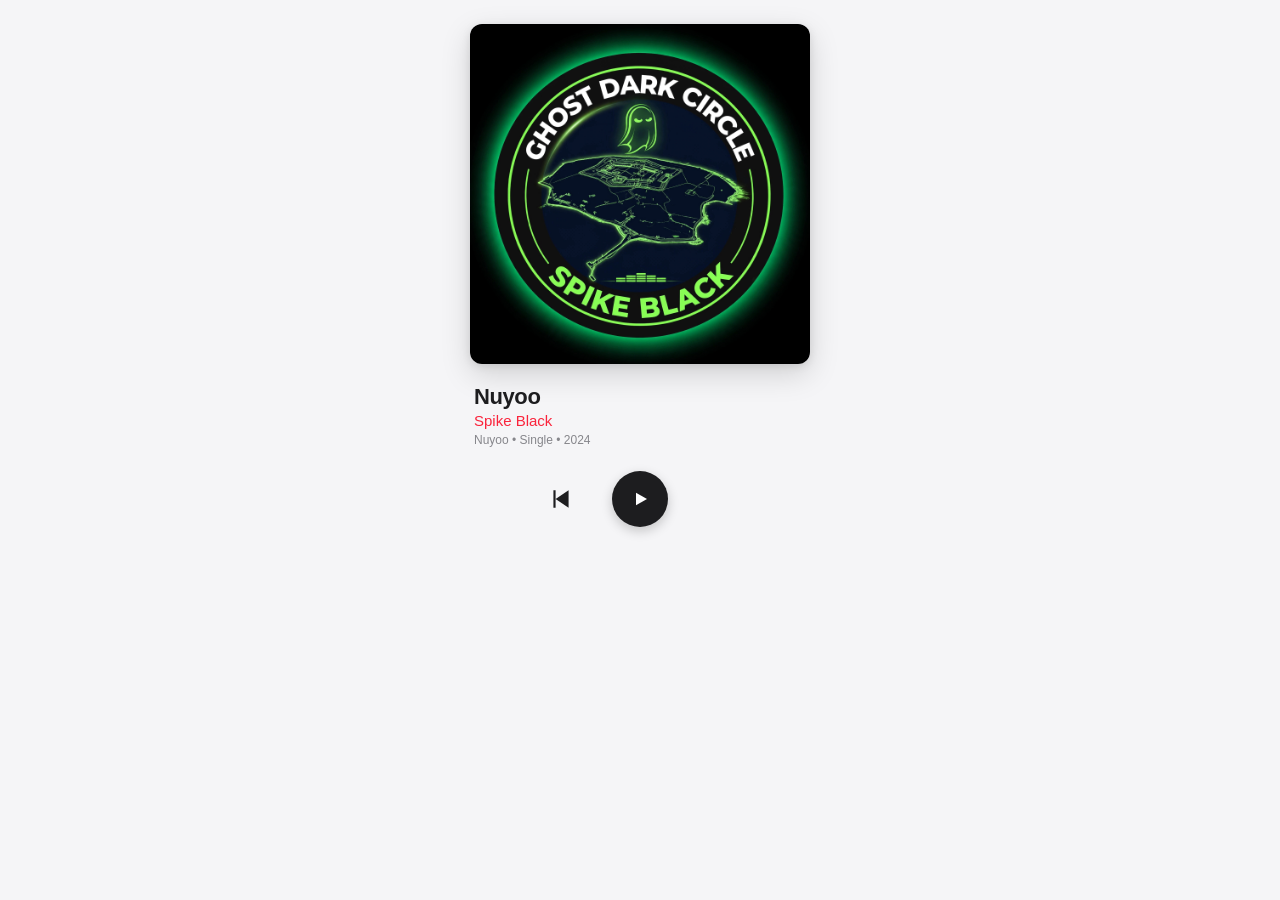
==== Nuyoo/index.html @ 593ecf98 "Actualizar index.html" ====
<!DOCTYPE html>
<html lang="es">
<head>
<meta charset="UTF-8">
<meta name="viewport" content="width=device-width, initial-scale=1">
<title>Nuyoo - Apple Style</title>
<style>
*{margin:0;padding:0;box-sizing:border-box}
body{background:#f5f5f7;color:#1d1d1f;font-family:-apple-system,BlinkMacSystemFont,"SF Pro Display",sans-serif;-webkit-font-smoothing:antialiased;padding-bottom:90px}
/* COVER ESTILO APPLE - FIJO */
.art{width:82%;max-width:340px;aspect-ratio:1/1;margin:24px auto 0;border-radius:12px;overflow:hidden;background:#fff;box-shadow:0 10px 30px rgba(0,0,0,.15),0 2px 8px rgba(0,0,0,.1);display:flex;align-items:center;justify-content:center}
.art img{width:100%;height:100%;object-fit:cover;display:block}

.tt{text-align:left;max-width:380px;margin:20px auto 0;padding:0 24px}
.tt h1{font-size:22px;font-weight:700;letter-spacing:-.4px;color:#1d1d1f}
.tt p{color:#fa243c;font-size:15px;font-weight:400;margin-top:2px}
.tt span{color:#86868b;font-size:12px;margin-top:4px;display:block;font-weight:400}

@keyframes left{from{opacity:0;transform:translateX(30px)}to{opacity:1;transform:translateX(0)}}
@keyframes right{from{opacity:0;transform:translateX(-30px)}to{opacity:1;transform:translateX(0)}}
.tt.slideL{animation:left.35s cubic-bezier(.2,.8,.2,1)}
.tt.slideR{animation:right.35s cubic-bezier(.2,.8,.2,1)}
.playlist.slideL{animation:left.35s cubic-bezier(.2,.8,.2,1)}
.playlist.slideR{animation:right.35s cubic-bezier(.2,.8,.2,1)}

.ctrl{max-width:380px;margin:24px auto 0;display:flex;justify-content:center;align-items:center;gap:38px;padding:0 24px}
.ctrl button{background:none;border:none;cursor:pointer;display:flex;align-items:center;justify-content:center}
.ic{width:26px;height:26px;fill:#1d1d1f}
.play{width:56px;height:56px;background:#1d1d1f!important;border-radius:50%;box-shadow:0 4px 12px rgba(0,0,0,.2)}

.barW{max-width:380px;margin:20px auto 0;padding:0 24px}
.bar{height:3px;background:#e5e5ea;border-radius:10px;cursor:pointer}
.fill{height:100%;background:#1d1d1f;width:0%;border-radius:10px}
.time{display:flex;justify-content:space-between;font-size:10px;color:#86868b;margin-top:8px;font-weight:500;letter-spacing:.3px}

.playlist{max-width:380px;margin:28px auto 0;padding:0 24px}
.playlist-title{font-size:13px;font-weight:600;color:#1d1d1f;margin-bottom:12px}
.song-item{background:#fff;border-radius:10px;padding:12px 14px;margin-bottom:8px;cursor:pointer;display:flex;justify-content:space-between;align-items:center;font-size:13px;color:#1d1d1f;box-shadow:0 1px 3px rgba(0,0,0,.06);border:1px solid transparent;transition:.2s}
.song-item.active{background:#1d1d1f;color:#fff}
.song-item span:last-child{font-size:11px;opacity:.6}
</style>
</head>
<body>
<audio id="rola" preload="auto"></audio>

<div class="art" id="artLogo"><img src="nuyoo.gif" onerror="this.src='nuyoo.GIF'"></div>

<div class="tt" id="ttContainer"><h1 id="songTitle">Nuyoo</h1><p id="songArtist">Spike Black</p><span id="songInfo">Nuyoo • Single • 2024</span></div>

<div class="ctrl">
<button id="backBtn"><svg class="ic" viewBox="0 0 24 24"><path d="M7 12L19 4v16L7 12zM5 4h2v16H5z"/></svg></button>
<button class="play" id="playBtn"><svg id="ico" width="24" height="24" viewBox="0 0 24 24"><path fill="#fff" d="M8 5.8v12.4L19 12z"/></svg></button>
<button id="nextBtn"><svg class="ic" viewBox="0 0 24 24"><path d="M5 12l12-8v16L5 12zM19 4h2v16h
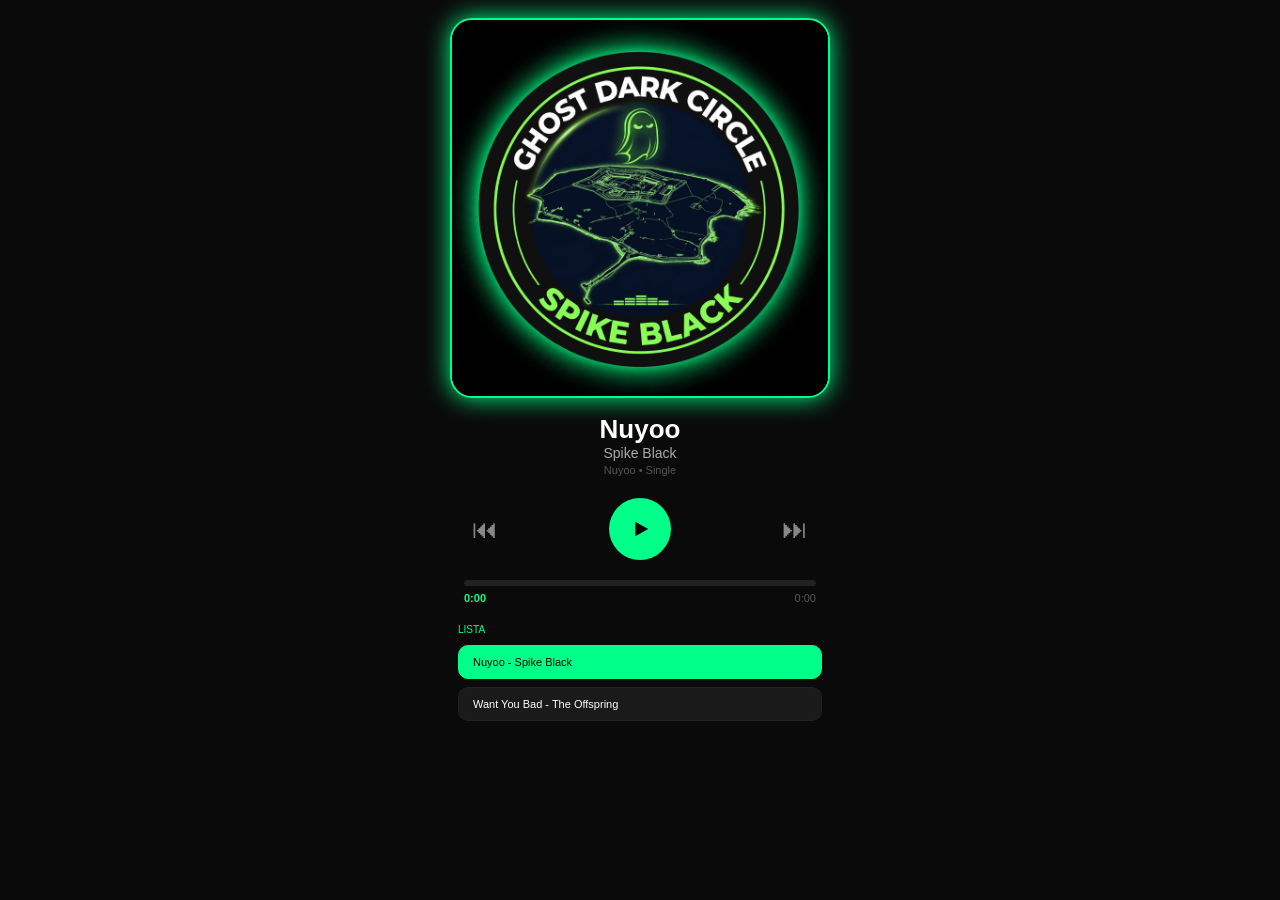
==== commit 570700c0: "Actualizar index.html" ====
--- a/Nuyoo/index.html
+++ b/Nuyoo/index.html
@@ -3,51 +3,116 @@
 <head>
 <meta charset="UTF-8">
 <meta name="viewport" content="width=device-width, initial-scale=1">
-<title>Nuyoo - Apple Style</title>
+<title>Nuyoo - Spike Black</title>
 <style>
 *{margin:0;padding:0;box-sizing:border-box}
-body{background:#f5f5f7;color:#1d1d1f;font-family:-apple-system,BlinkMacSystemFont,"SF Pro Display",sans-serif;-webkit-font-smoothing:antialiased;padding-bottom:90px}
-/* COVER ESTILO APPLE - FIJO */
-.art{width:82%;max-width:340px;aspect-ratio:1/1;margin:24px auto 0;border-radius:12px;overflow:hidden;background:#fff;box-shadow:0 10px 30px rgba(0,0,0,.15),0 2px 8px rgba(0,0,0,.1);display:flex;align-items:center;justify-content:center}
-.art img{width:100%;height:100%;object-fit:cover;display:block}
-
-.tt{text-align:left;max-width:380px;margin:20px auto 0;padding:0 24px}
-.tt h1{font-size:22px;font-weight:700;letter-spacing:-.4px;color:#1d1d1f}
-.tt p{color:#fa243c;font-size:15px;font-weight:400;margin-top:2px}
-.tt span{color:#86868b;font-size:12px;margin-top:4px;display:block;font-weight:400}
-
-@keyframes left{from{opacity:0;transform:translateX(30px)}to{opacity:1;transform:translateX(0)}}
-@keyframes right{from{opacity:0;transform:translateX(-30px)}to{opacity:1;transform:translateX(0)}}
-.tt.slideL{animation:left.35s cubic-bezier(.2,.8,.2,1)}
-.tt.slideR{animation:right.35s cubic-bezier(.2,.8,.2,1)}
-.playlist.slideL{animation:left.35s cubic-bezier(.2,.8,.2,1)}
-.playlist.slideR{animation:right.35s cubic-bezier(.2,.8,.2,1)}
-
-.ctrl{max-width:380px;margin:24px auto 0;display:flex;justify-content:center;align-items:center;gap:38px;padding:0 24px}
-.ctrl button{background:none;border:none;cursor:pointer;display:flex;align-items:center;justify-content:center}
-.ic{width:26px;height:26px;fill:#1d1d1f}
-.play{width:56px;height:56px;background:#1d1d1f!important;border-radius:50%;box-shadow:0 4px 12px rgba(0,0,0,.2)}
-
-.barW{max-width:380px;margin:20px auto 0;padding:0 24px}
-.bar{height:3px;background:#e5e5ea;border-radius:10px;cursor:pointer}
-.fill{height:100%;background:#1d1d1f;width:0%;border-radius:10px}
-.time{display:flex;justify-content:space-between;font-size:10px;color:#86868b;margin-top:8px;font-weight:500;letter-spacing:.3px}
-
-.playlist{max-width:380px;margin:28px auto 0;padding:0 24px}
-.playlist-title{font-size:13px;font-weight:600;color:#1d1d1f;margin-bottom:12px}
-.song-item{background:#fff;border-radius:10px;padding:12px 14px;margin-bottom:8px;cursor:pointer;display:flex;justify-content:space-between;align-items:center;font-size:13px;color:#1d1d1f;box-shadow:0 1px 3px rgba(0,0,0,.06);border:1px solid transparent;transition:.2s}
-.song-item.active{background:#1d1d1f;color:#fff}
-.song-item span:last-child{font-size:11px;opacity:.6}
+body{background:#0a0a0a;color:#fff;font-family:-apple-system,sans-serif;padding-bottom:90px}
+.art{width:88%;max-width:380px;aspect-ratio:1/1;margin:18px auto 0;border-radius:22px;overflow:hidden;border:2px solid #00ff88;box-shadow:0 0 25px #00ff88;background:#111;display:flex;align-items:center;justify-content:center}
+.art img{width:100%;height:100%;object-fit:cover;display:block;background:#111}
+.tt{text-align:center;margin-top:16px}.tt h1{font-size:26px;font-weight:800}.tt p{color:#aaa;font-size:14px}.tt span{color:#555;font-size:11px;display:block;margin-top:3px}
+@keyframes left{from{opacity:0;transform:translateX(80px)}to{opacity:1;transform:translateX(0)}}
+@keyframes right{from{opacity:0;transform:translateX(-80px)}to{opacity:1;transform:translateX(0)}}
+.tt.slideL{animation:left.35s ease}
+.tt.slideR{animation:right.35s ease}
+.playlist.slideL{animation:left.35s ease}
+.playlist.slideR{animation:right.35s ease}
+.ctrl{max-width:400px;margin:22px auto 0;display:flex;justify-content:space-between;align-items:center;padding:0 32px}.ctrl button{background:none;border:none}
+.play{width:62px;height:62px;background:#00ff88!important;border-radius:50%;display:flex;align-items:center;justify-content:center}
+.barW{max-width:400px;margin:20px auto 0;padding:0 24px}.bar{height:6px;background:#222;border-radius:10px}.fill{width:0%;height:100%;background:#00ff88;border-radius:10px}
+.time{display:flex;justify-content:space-between;font-size:11px;color:#555;margin-top:6px}.time b{color:#00ff88}
+.playlist{max-width:400px;margin:20px auto 0;padding:0 18px}.song-item{background:#1a1a1a;border:1px solid #222;border-radius:10px;padding:10px 14px;margin-bottom:8px;cursor:pointer;display:flex;gap:10px;font-size:11px;color:#fff}
+.song-item.active{background:#00ff88;color:#000;border-color:#00ff88}
 </style>
 </head>
 <body>
 <audio id="rola" preload="auto"></audio>
 
-<div class="art" id="artLogo"><img src="nuyoo.gif" onerror="this.src='nuyoo.GIF'"></div>
+<!-- LOGO FIJO, NO SE MUEVE -->
+<div class="art" id="artLogo"><img id="logoImg" src="nuyoo.gif" onerror="this.onerror=null; this.src='nuyoo.GIF'; this.onerror=function(){this.src='https://i.imgur.com/8Km9tLL.png'}"></div>
 
-<div class="tt" id="ttContainer"><h1 id="songTitle">Nuyoo</h1><p id="songArtist">Spike Black</p><span id="songInfo">Nuyoo • Single • 2024</span></div>
+<div class="tt" id="ttContainer"><h1 id="songTitle">Nuyoo</h1><p id="songArtist">Spike Black</p><span id="songInfo">Nuyoo • Single</span></div>
 
 <div class="ctrl">
-<button id="backBtn"><svg class="ic" viewBox="0 0 24 24"><path d="M7 12L19 4v16L7 12zM5 4h2v16H5z"/></svg></button>
-<button class="play" id="playBtn"><svg id="ico" width="24" height="24" viewBox="0 0 24 24"><path fill="#fff" d="M8 5.8v12.4L19 12z"/></svg></button>
-<button id="nextBtn"><svg class="ic" viewBox="0 0 24 24"><path d="M5 12l12-8v16L5 12zM19 4h2v16h+<button id="backBtn" style="font-size:26px;color:#888">⏮</button>
+<button class="play" id="playBtn"><svg id="ico" width="28" height="28" viewBox="0 0 24 24"><path fill="#000" d="M8 5.8v12.4L19 12z"/></svg></button>
+<button id="nextBtn" style="font-size:26px;color:#888">⏭</button>
+</div>
+
+<div class="barW"><div class="bar" id="bar"><div class="fill" id="fill"></div></div><div class="time"><b id="cur">0:00</b><span id="dur">0:00</span></div></div>
+
+<div class="playlist" id="playlistContainer">
+<div style="font-size:10px;color:#00ff88;margin-bottom:10px">LISTA</div>
+<div id="songsContainer"></div>
+</div>
+
+<script>
+const rola=document.getElementById('rola');
+const playBtn=document.getElementById('playBtn');
+const backBtn=document.getElementById('backBtn');
+const nextBtn=document.getElementById('nextBtn');
+const ico=document.getElementById('ico');
+const fill=document.getElementById('fill');
+const bar=document.getElementById('bar');
+const cur=document.getElementById('cur');
+const dur=document.getElementById('dur');
+const songsContainer=document.getElementById('songsContainer');
+const songTitle=document.getElementById('songTitle');
+const songArtist=document.getElementById('songArtist');
+const songInfo=document.getElementById('songInfo');
+const ttContainer=document.getElementById('ttContainer');
+const playlistContainer=document.getElementById('playlistContainer');
+
+let sonando=false;
+let current=0;
+let tracks=[
+  {name:'Nuyoo',artist:'Spike Black',src:'nuyoo.mp3',info:'Nuyoo • Single • 2:45'},
+  {name:'Want You Bad',artist:'The Offspring',src:'The-Offspring-Want-You-Bad.mp3',info:'The Offspring • Smash'}
+];
+
+function fmt(s){let m=Math.floor(s/60);let sc=Math.floor(s%60);return m+':'+(sc<10?'0'+sc:sc)}
+function updateList(){
+  songsContainer.innerHTML='';
+  tracks.forEach((t,i)=>{
+    const d=document.createElement('div');
+    d.className='song-item'+(i===current?' active':'');
+    d.textContent=t.name+' - '+t.artist;
+    d.onclick=()=>load(i, i>current?'next':'prev');
+    songsContainer.appendChild(d);
+  });
+}
+function anim(dir){
+  ttContainer.classList.remove('slideL','slideR');
+  playlistContainer.classList.remove('slideL','slideR');
+  void ttContainer.offsetWidth;
+  if(dir==='next'){ttContainer.classList.add('slideL');playlistContainer.classList.add('slideL');}
+  else{ttContainer.classList.add('slideR');playlistContainer.classList.add('slideR');}
+}
+function load(i,dir='next'){
+  current=i;
+  const t=tracks[i];
+  songTitle.textContent=t.name;
+  songArtist.textContent=t.artist;
+  songInfo.textContent=t.info;
+  anim(dir);
+  updateList();
+  rola.src=t.src;
+  rola.load();
+  if(sonando) rola.play().catch(()=>{});
+}
+playBtn.onclick=()=>{
+  if(!sonando){
+    rola.play().then(()=>{sonando=true;ico.innerHTML='<rect x="6" y="5" width="4" height="14" rx="1" fill="#000"/><rect x="14" y="5" width="4" height="14" rx="1" fill="#000"/>';}).catch(()=>alert('No carga: '+tracks[current].src+' revisa que el mp3 esté en la misma carpeta'));
+  }else{rola.pause();sonando=false;ico.innerHTML='<path fill="#000" d="M8 5.8v12.4L19 12z"/>';}
+};
+backBtn.onclick=()=>load((current-1+tracks.length)%tracks.length,'prev');
+nextBtn.onclick=()=>load((current+1)%tracks.length,'next');
+bar.onclick=e=>{const r=bar.getBoundingClientRect();rola.currentTime=((e.clientX-r.left)/r.width)*rola.duration;};
+rola.addEventListener('timeupdate',()=>{if(rola.duration){fill.style.width=(rola.currentTime/rola.duration*100)+'%';cur.textContent=fmt(rola.currentTime);dur.textContent=fmt(rola.duration);}});
+rola.addEventListener('ended',()=>nextBtn.click());
+
+// inicio
+rola.src=tracks[0].src;
+updateList();
+</script>
+</body>
+</html>
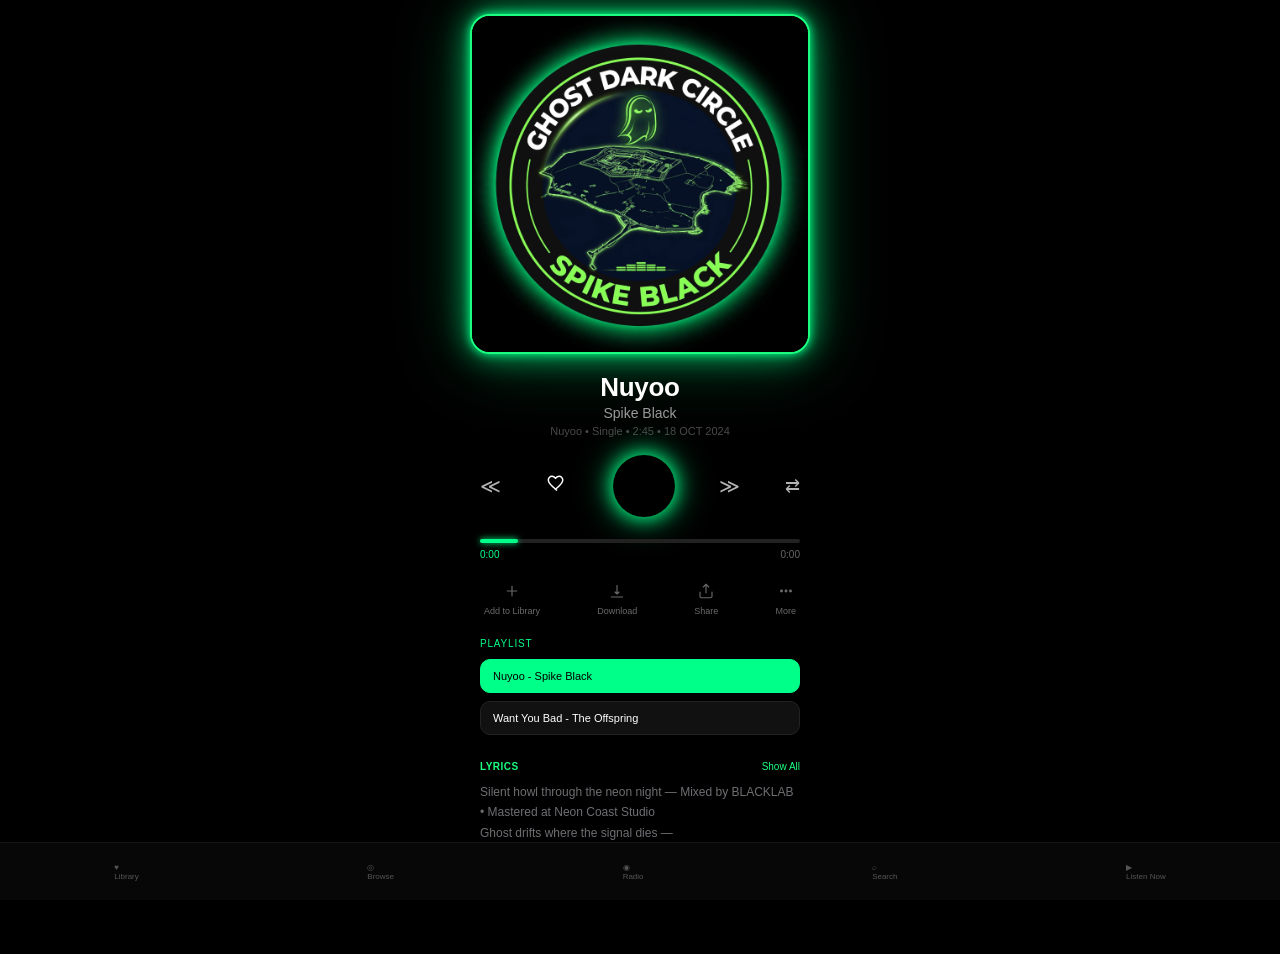
==== commit 2e3b2f85: "Actualizar index.html" ====
--- a/Nuyoo/index.html
+++ b/Nuyoo/index.html
@@ -2,117 +2,153 @@
 <html lang="es">
 <head>
 <meta charset="UTF-8">
-<meta name="viewport" content="width=device-width, initial-scale=1">
+<meta name="viewport" content="width=device-width, initial-scale=1, maximum-scale=1">
 <title>Nuyoo - Spike Black</title>
 <style>
 *{margin:0;padding:0;box-sizing:border-box}
-body{background:#0a0a0a;color:#fff;font-family:-apple-system,sans-serif;padding-bottom:90px}
-.art{width:88%;max-width:380px;aspect-ratio:1/1;margin:18px auto 0;border-radius:22px;overflow:hidden;border:2px solid #00ff88;box-shadow:0 0 25px #00ff88;background:#111;display:flex;align-items:center;justify-content:center}
-.art img{width:100%;height:100%;object-fit:cover;display:block;background:#111}
-.tt{text-align:center;margin-top:16px}.tt h1{font-size:26px;font-weight:800}.tt p{color:#aaa;font-size:14px}.tt span{color:#555;font-size:11px;display:block;margin-top:3px}
-@keyframes left{from{opacity:0;transform:translateX(80px)}to{opacity:1;transform:translateX(0)}}
-@keyframes right{from{opacity:0;transform:translateX(-80px)}to{opacity:1;transform:translateX(0)}}
-.tt.slideL{animation:left.35s ease}
-.tt.slideR{animation:right.35s ease}
-.playlist.slideL{animation:left.35s ease}
-.playlist.slideR{animation:right.35s ease}
-.ctrl{max-width:400px;margin:22px auto 0;display:flex;justify-content:space-between;align-items:center;padding:0 32px}.ctrl button{background:none;border:none}
-.play{width:62px;height:62px;background:#00ff88!important;border-radius:50%;display:flex;align-items:center;justify-content:center}
-.barW{max-width:400px;margin:20px auto 0;padding:0 24px}.bar{height:6px;background:#222;border-radius:10px}.fill{width:0%;height:100%;background:#00ff88;border-radius:10px}
-.time{display:flex;justify-content:space-between;font-size:11px;color:#555;margin-top:6px}.time b{color:#00ff88}
-.playlist{max-width:400px;margin:20px auto 0;padding:0 18px}.song-item{background:#1a1a1a;border:1px solid #222;border-radius:10px;padding:10px 14px;margin-bottom:8px;cursor:pointer;display:flex;gap:10px;font-size:11px;color:#fff}
-.song-item.active{background:#00ff88;color:#000;border-color:#00ff88}
+body{background:#000;color:#fff;font-family:-apple-system,BlinkMacSystemFont,"SF Pro Display",sans-serif;min-height:100vh;padding-bottom:70px}
+.cover{
+ width:84%;max-width:340px;aspect-ratio:1/1;margin:14px auto 0;
+ border-radius:20px;background:#050505;
+ border:2px solid #1aff80;
+ box-shadow:0 0 10px #00ff88,0 0 30px rgba(0,255,136,.7),0 0 70px rgba(0,255,136,.35);
+ overflow:hidden;display:flex;align-items:center;justify-content:center;
+}
+.cover img{width:100%;height:100%;object-fit:cover;display:block}
+.tt{text-align:center;margin-top:18px;transition:.3s}
+.tt h1{font-size:26px;font-weight:700;letter-spacing:-.3px}
+.tt p{font-size:14px;color:#9a9a9a;margin-top:2px}
+.tt span{font-size:11px;color:#4a4a4a;margin-top:4px;display:block}
+@keyframes L{from{opacity:0;transform:translateX(50px)}to{opacity:1;transform:translateX(0)}}
+@keyframes R{from{opacity:0;transform:translateX(-50px)}to{opacity:1;transform:translateX(0)}}
+.tt.goL{animation:L.32s ease}
+.tt.goR{animation:R.32s ease}
+.playlist.goL{animation:L.32s ease}
+.playlist.goR{animation:R.32s ease}
+
+.ctrl{max-width:360px;margin:18px auto 0;display:flex;justify-content:space-between;align-items:center;padding:0 20px}
+.ctrl button{background:none;border:none;color:#fff;font-size:20px}
+.btn-heart svg{width:22px;height:22px;stroke:#fff;fill:none;stroke-width:1.6}
+.btn-small{opacity:.7}
+.play{width:62px;height:62px;background:#00ff88;border-radius:50%;display:flex;align-items:center;justify-content:center;box-shadow:0 0 18px #00ff88,0 0 35px rgba(0,255,136,.8);border:none}
+
+.barW{max-width:360px;margin:22px auto 0;padding:0 20px}
+.bar{height:4px;background:#222;border-radius:10px;position:relative;cursor:pointer}
+.fill{height:100%;background:#00ff88;width:12%;border-radius:10px;box-shadow:0 0 6px #00ff88}
+.time{display:flex;justify-content:space-between;margin-top:6px;font-size:10px;color:#666}
+.time b{color:#00ff88;font-weight:400}
+
+.actions{max-width:360px;margin:22px auto 0;display:flex;justify-content:space-between;padding:0 24px}
+.act{display:flex;flex-direction:column;align-items:center;gap:6px;color:#6b6b6b;font-size:9px}
+.act svg{width:18px;height:18px;stroke:#6b6b6b;fill:none;stroke-width:1.5}
+
+.lyrics{max-width:360px;margin:26px auto 0;padding:0 20px}
+.ly-head{display:flex;justify-content:space-between;font-size:10px;margin-bottom:10px}
+.ly-head b:first-child{color:#1aff80;letter-spacing:.5px}
+.ly-head b:last-child{color:#1aff80;font-weight:400}
+.lyrics p{font-size:12px;line-height:1.7;color:#6e6e73}
+
+.playlist{max-width:360px;margin:22px auto 0;padding:0 20px}
+.pl-title{font-size:10px;color:#00ff88;letter-spacing:.8px;margin-bottom:10px}
+.song{padding:10px 12px;border-radius:10px;background:#111;border:1px solid #222;display:flex;justify-content:space-between;font-size:11px;margin-bottom:8px;cursor:pointer;color:#fff}
+.song.active{background:#00ff88;color:#000;border-color:#00ff88}
+
+.nav{position:fixed;bottom:0;left:0;right:0;height:58px;background:#070707;border-top:1px solid #151515;display:flex;justify-content:space-around;align-items:center;font-size:8px;color:#555}
+.nav div{display:flex;flex-direction:column;align-items:center;gap:3px}
+.nav.on{color:#1aff80}
 </style>
 </head>
 <body>
+
 <audio id="rola" preload="auto"></audio>
 
-<!-- LOGO FIJO, NO SE MUEVE -->
-<div class="art" id="artLogo"><img id="logoImg" src="nuyoo.gif" onerror="this.onerror=null; this.src='nuyoo.GIF'; this.onerror=function(){this.src='https://i.imgur.com/8Km9tLL.png'}"></div>
+<!-- LOGO FIJO COMO TU FOTO -->
+<div class="cover"><img src="nuyoo.gif" onerror="this.src='https://i.imgur.com/8Km9tLL.png'"></div>
 
-<div class="tt" id="ttContainer"><h1 id="songTitle">Nuyoo</h1><p id="songArtist">Spike Black</p><span id="songInfo">Nuyoo • Single</span></div>
+<div class="tt" id="ttContainer">
+<h1 id="songTitle">Nuyoo</h1>
+<p id="songArtist">Spike Black</p>
+<span id="songInfo">Nuyoo • Single • 2:45 • 18 OCT 2024</span>
+</div>
 
 <div class="ctrl">
-<button id="backBtn" style="font-size:26px;color:#888">⏮</button>
-<button class="play" id="playBtn"><svg id="ico" width="28" height="28" viewBox="0 0 24 24"><path fill="#000" d="M8 5.8v12.4L19 12z"/></svg></button>
-<button id="nextBtn" style="font-size:26px;color:#888">⏭</button>
+<button class="btn-small" id="backBtn">≪</button>
+<button class="btn-heart"><svg viewBox="0 0 24 24"><path d="M12 19l-1.4-1.3C6 14.2 2.5 11.3 2.5 7.7A4 4 0 0 1 6.5 3.6c1.5 0 2.9.9 3.9 2 1-1.1 2.4-2 3.9-2a4 4 0 0 1 4 4.1c0 3.6-3.5 6.5-8 10L12 19z"/></svg></button>
+<button class="play" id="playBtn"><svg id="ico" width="26" height="26" viewBox="0 0 24 24"><path id="icoPath" fill="#000" d="M8 5.8v12.4L19 12z"/></svg></button>
+<button class="btn-small" id="nextBtn">≫</button>
+<button class="btn-small" style="font-size:18px">⇄</button>
 </div>
 
-<div class="barW"><div class="bar" id="bar"><div class="fill" id="fill"></div></div><div class="time"><b id="cur">0:00</b><span id="dur">0:00</span></div></div>
+<div class="barW">
+<div class="bar" id="bar"><div class="fill" id="fill"></div></div>
+<div class="time"><b id="cur">0:00</b><span id="dur">0:00</span></div>
+</div>
+
+<div class="actions">
+<div class="act"><svg viewBox="0 0 24 24"><path d="M12 5v14M5 12h14"/></svg>Add to Library</div>
+<div class="act"><svg viewBox="0 0 24 24"><path d="M12 4v12M12 16l-3-3M12 16l3-3M4 20h16"/></svg>Download</div>
+<div class="act"><svg viewBox="0 0 24 24"><path d="M12 15V3M8 7l4-4 4 4M4 13v6a2 2 0 0 0 2 2h12a2 2 0 0 0 2-2v-6"/></svg>Share</div>
+<div class="act"><svg viewBox="0 0 24 24"><circle cx="6" cy="12" r="1.2" fill="#888"/><circle cx="12" cy="12" r="1.2" fill="#888"/><circle cx="18" cy="12" r="1.2" fill="#888"/></svg>More</div>
+</div>
 
 <div class="playlist" id="playlistContainer">
-<div style="font-size:10px;color:#00ff88;margin-bottom:10px">LISTA</div>
+<div class="pl-title">PLAYLIST</div>
 <div id="songsContainer"></div>
 </div>
 
+<div class="lyrics">
+<div class="ly-head"><b>LYRICS</b><b>Show All</b></div>
+<p>Silent howl through the neon night — Mixed by BLACKLAB • Mastered at Neon Coast Studio<br>
+Ghost drifts where the signal dies —<br>
+Static whisper, cold and quiet —<br>
+I'm only here to say goodbye.</p>
+</div>
+
+<div class="nav">
+<div class="on">♥<br>Library</div><div>◎<br>Browse</div><div>◉<br>Radio</div><div>⌕<br>Search</div><div>▶<br>Listen Now</div>
+</div>
+
 <script>
-const rola=document.getElementById('rola');
-const playBtn=document.getElementById('playBtn');
-const backBtn=document.getElementById('backBtn');
-const nextBtn=document.getElementById('nextBtn');
-const ico=document.getElementById('ico');
-const fill=document.getElementById('fill');
-const bar=document.getElementById('bar');
-const cur=document.getElementById('cur');
-const dur=document.getElementById('dur');
-const songsContainer=document.getElementById('songsContainer');
-const songTitle=document.getElementById('songTitle');
-const songArtist=document.getElementById('songArtist');
-const songInfo=document.getElementById('songInfo');
-const ttContainer=document.getElementById('ttContainer');
-const playlistContainer=document.getElementById('playlistContainer');
-
-let sonando=false;
-let current=0;
+const rola=document.getElementById('rola'),playBtn=document.getElementById('playBtn'),backBtn=document.getElementById('backBtn'),nextBtn=document.getElementById('nextBtn'),ico=document.getElementById('ico'),fill=document.getElementById('fill'),bar=document.getElementById('bar'),cur=document.getElementById('cur'),dur=document.getElementById('dur'),songsContainer=document.getElementById('songsContainer'),songTitle=document.getElementById('songTitle'),songArtist=document.getElementById('songArtist'),songInfo=document.getElementById('songInfo'),ttContainer=document.getElementById('ttContainer'),playlistContainer=document.getElementById('playlistContainer');
+let sonando=false,current=0;
 let tracks=[
-  {name:'Nuyoo',artist:'Spike Black',src:'nuyoo.mp3',info:'Nuyoo • Single • 2:45'},
-  {name:'Want You Bad',artist:'The Offspring',src:'The-Offspring-Want-You-Bad.mp3',info:'The Offspring • Smash'}
+ {name:'Nuyoo',artist:'Spike Black',src:'nuyoo.mp3',info:'Nuyoo • Single • 2:45 • 18 OCT 2024'},
+ {name:'Want You Bad',artist:'The Offspring',src:'The-Offspring-Want-You-Bad.mp3',info:'The Offspring • Single • 3:18 • 2000'}
 ];
-
-function fmt(s){let m=Math.floor(s/60);let sc=Math.floor(s%60);return m+':'+(sc<10?'0'+sc:sc)}
+function fmt(s){let m=Math.floor(s/60),sc=Math.floor(s%60);return m+':'+(sc<10?'0'+sc:sc)}
 function updateList(){
-  songsContainer.innerHTML='';
-  tracks.forEach((t,i)=>{
-    const d=document.createElement('div');
-    d.className='song-item'+(i===current?' active':'');
-    d.textContent=t.name+' - '+t.artist;
-    d.onclick=()=>load(i, i>current?'next':'prev');
-    songsContainer.appendChild(d);
-  });
+ songsContainer.innerHTML='';
+ tracks.forEach((t,i)=>{
+  const d=document.createElement('div');
+  d.className='song'+(i===current?' active':'');
+  d.textContent=t.name+' - '+t.artist;
+  d.onclick=()=>load(i,i>current?'next':'prev');
+  songsContainer.appendChild(d);
+  d.className='song'+(i===current?' active':'');
+ });
 }
 function anim(dir){
-  ttContainer.classList.remove('slideL','slideR');
-  playlistContainer.classList.remove('slideL','slideR');
-  void ttContainer.offsetWidth;
-  if(dir==='next'){ttContainer.classList.add('slideL');playlistContainer.classList.add('slideL');}
-  else{ttContainer.classList.add('slideR');playlistContainer.classList.add('slideR');}
+ ttContainer.classList.remove('goL','goR');playlistContainer.classList.remove('goL','goR');
+ void ttContainer.offsetWidth;
+ ttContainer.classList.add(dir==='next'?'goL':'goR');
+ playlistContainer.classList.add(dir==='next'?'goL':'goR');
 }
 function load(i,dir='next'){
-  current=i;
-  const t=tracks[i];
-  songTitle.textContent=t.name;
-  songArtist.textContent=t.artist;
-  songInfo.textContent=t.info;
-  anim(dir);
-  updateList();
-  rola.src=t.src;
-  rola.load();
-  if(sonando) rola.play().catch(()=>{});
+ current=i;const t=tracks[i];
+ songTitle.textContent=t.name;songArtist.textContent=t.artist;songInfo.textContent=t.info;
+ anim(dir);updateList();rola.src=t.src;rola.load();if(sonando) rola.play().catch(()=>{});
 }
 playBtn.onclick=()=>{
-  if(!sonando){
-    rola.play().then(()=>{sonando=true;ico.innerHTML='<rect x="6" y="5" width="4" height="14" rx="1" fill="#000"/><rect x="14" y="5" width="4" height="14" rx="1" fill="#000"/>';}).catch(()=>alert('No carga: '+tracks[current].src+' revisa que el mp3 esté en la misma carpeta'));
-  }else{rola.pause();sonando=false;ico.innerHTML='<path fill="#000" d="M8 5.8v12.4L19 12z"/>';}
+ if(!sonando){
+  rola.play().then(()=>{sonando=true;ico.innerHTML='<rect x="6" y="5" width="4" height="14" rx="1" fill="#000"/><rect x="14" y="5" width="4" height="14" rx="1" fill="#000"/>';}).catch(()=>alert('No se encontró '+tracks[current].src));
+ }else{rola.pause();sonando=false;ico.innerHTML='<path fill="#000" d="M8 5.8v12.4L19 12z"/>';}
 };
 backBtn.onclick=()=>load((current-1+tracks.length)%tracks.length,'prev');
 nextBtn.onclick=()=>load((current+1)%tracks.length,'next');
-bar.onclick=e=>{const r=bar.getBoundingClientRect();rola.currentTime=((e.clientX-r.left)/r.width)*rola.duration;};
+bar.onclick=e=>{const r=bar.getBoundingClientRect();if(rola.duration) rola.currentTime=((e.clientX-r.left)/r.width)*rola.duration;};
 rola.addEventListener('timeupdate',()=>{if(rola.duration){fill.style.width=(rola.currentTime/rola.duration*100)+'%';cur.textContent=fmt(rola.currentTime);dur.textContent=fmt(rola.duration);}});
 rola.addEventListener('ended',()=>nextBtn.click());
-
-// inicio
-rola.src=tracks[0].src;
-updateList();
+rola.src=tracks[0].src;updateList();
 </script>
 </body>
 </html>
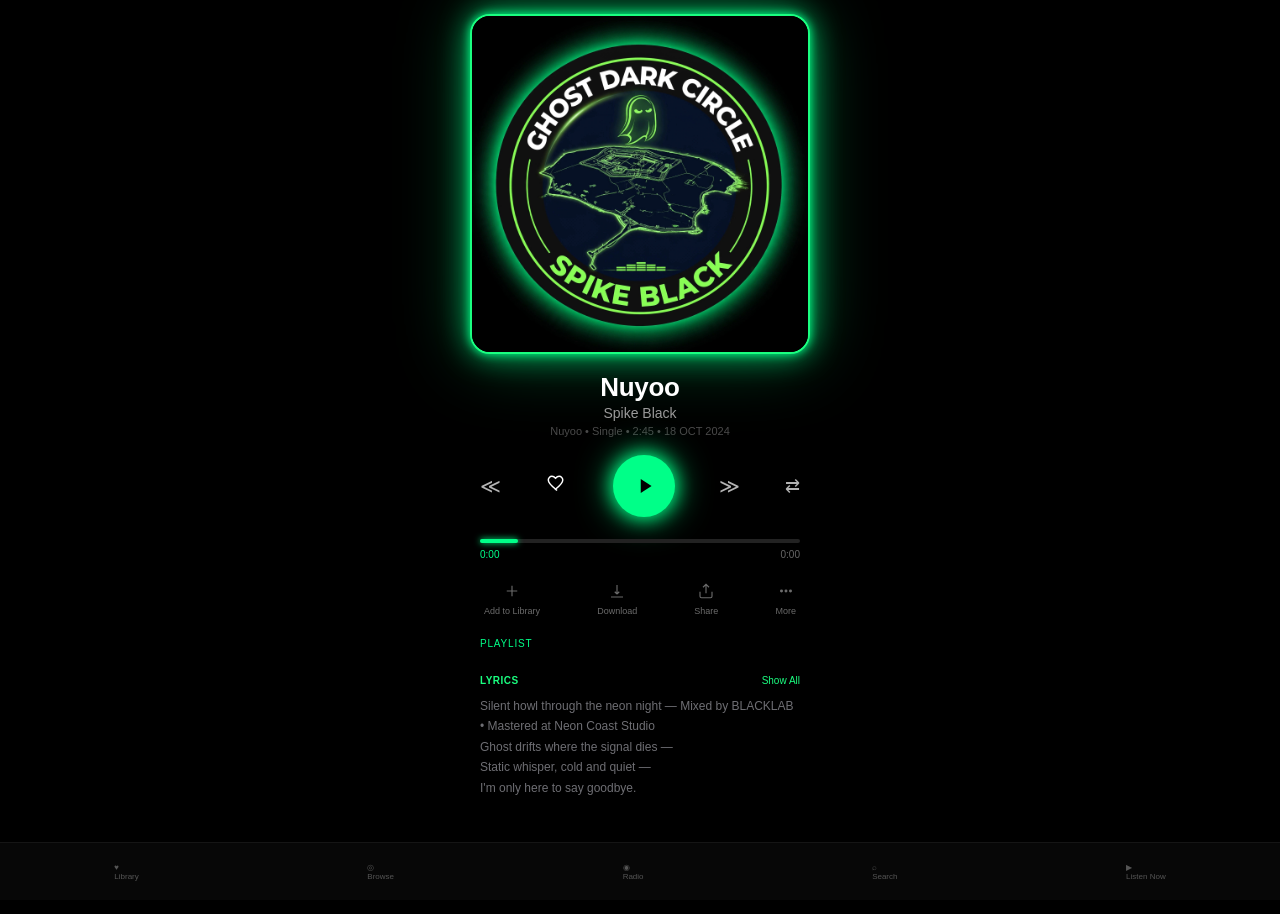
==== commit fecd6db7: "Actualizar index.html" ====
--- a/Nuyoo/index.html
+++ b/Nuyoo/index.html
@@ -25,77 +25,63 @@
 .tt.goR{animation:R.32s ease}
 .playlist.goL{animation:L.32s ease}
 .playlist.goR{animation:R.32s ease}
-
 .ctrl{max-width:360px;margin:18px auto 0;display:flex;justify-content:space-between;align-items:center;padding:0 20px}
 .ctrl button{background:none;border:none;color:#fff;font-size:20px}
 .btn-heart svg{width:22px;height:22px;stroke:#fff;fill:none;stroke-width:1.6}
 .btn-small{opacity:.7}
-.play{width:62px;height:62px;background:#00ff88;border-radius:50%;display:flex;align-items:center;justify-content:center;box-shadow:0 0 18px #00ff88,0 0 35px rgba(0,255,136,.8);border:none}
-
+.play{width:62px;height:62px;background:#00ff88!important;border-radius:50%;display:flex;align-items:center;justify-content:center;box-shadow:0 0 18px #00ff88,0 0 35px rgba(0,255,136,.8);border:none;flex-shrink:0}
+#ico{width:26px;height:26px;display:block}
 .barW{max-width:360px;margin:22px auto 0;padding:0 20px}
 .bar{height:4px;background:#222;border-radius:10px;position:relative;cursor:pointer}
 .fill{height:100%;background:#00ff88;width:12%;border-radius:10px;box-shadow:0 0 6px #00ff88}
 .time{display:flex;justify-content:space-between;margin-top:6px;font-size:10px;color:#666}
 .time b{color:#00ff88;font-weight:400}
-
 .actions{max-width:360px;margin:22px auto 0;display:flex;justify-content:space-between;padding:0 24px}
 .act{display:flex;flex-direction:column;align-items:center;gap:6px;color:#6b6b6b;font-size:9px}
 .act svg{width:18px;height:18px;stroke:#6b6b6b;fill:none;stroke-width:1.5}
-
 .lyrics{max-width:360px;margin:26px auto 0;padding:0 20px}
 .ly-head{display:flex;justify-content:space-between;font-size:10px;margin-bottom:10px}
 .ly-head b:first-child{color:#1aff80;letter-spacing:.5px}
 .ly-head b:last-child{color:#1aff80;font-weight:400}
 .lyrics p{font-size:12px;line-height:1.7;color:#6e6e73}
-
 .playlist{max-width:360px;margin:22px auto 0;padding:0 20px}
 .pl-title{font-size:10px;color:#00ff88;letter-spacing:.8px;margin-bottom:10px}
 .song{padding:10px 12px;border-radius:10px;background:#111;border:1px solid #222;display:flex;justify-content:space-between;font-size:11px;margin-bottom:8px;cursor:pointer;color:#fff}
 .song.active{background:#00ff88;color:#000;border-color:#00ff88}
-
 .nav{position:fixed;bottom:0;left:0;right:0;height:58px;background:#070707;border-top:1px solid #151515;display:flex;justify-content:space-around;align-items:center;font-size:8px;color:#555}
 .nav div{display:flex;flex-direction:column;align-items:center;gap:3px}
 .nav.on{color:#1aff80}
 </style>
 </head>
 <body>
-
 <audio id="rola" preload="auto"></audio>
-
-<!-- LOGO FIJO COMO TU FOTO -->
 <div class="cover"><img src="nuyoo.gif" onerror="this.src='https://i.imgur.com/8Km9tLL.png'"></div>
-
 <div class="tt" id="ttContainer">
 <h1 id="songTitle">Nuyoo</h1>
 <p id="songArtist">Spike Black</p>
 <span id="songInfo">Nuyoo • Single • 2:45 • 18 OCT 2024</span>
 </div>
-
 <div class="ctrl">
 <button class="btn-small" id="backBtn">≪</button>
 <button class="btn-heart"><svg viewBox="0 0 24 24"><path d="M12 19l-1.4-1.3C6 14.2 2.5 11.3 2.5 7.7A4 4 0 0 1 6.5 3.6c1.5 0 2.9.9 3.9 2 1-1.1 2.4-2 3.9-2a4 4 0 0 1 4 4.1c0 3.6-3.5 6.5-8 10L12 19z"/></svg></button>
-<button class="play" id="playBtn"><svg id="ico" width="26" height="26" viewBox="0 0 24 24"><path id="icoPath" fill="#000" d="M8 5.8v12.4L19 12z"/></svg></button>
+<button class="play" id="playBtn"><svg id="ico" viewBox="0 0 24 24"><path d="M9 5.5 L19 12 L9 18.5 Z" fill="#000"/></svg></button>
 <button class="btn-small" id="nextBtn">≫</button>
 <button class="btn-small" style="font-size:18px">⇄</button>
 </div>
-
 <div class="barW">
 <div class="bar" id="bar"><div class="fill" id="fill"></div></div>
 <div class="time"><b id="cur">0:00</b><span id="dur">0:00</span></div>
 </div>
-
 <div class="actions">
 <div class="act"><svg viewBox="0 0 24 24"><path d="M12 5v14M5 12h14"/></svg>Add to Library</div>
 <div class="act"><svg viewBox="0 0 24 24"><path d="M12 4v12M12 16l-3-3M12 16l3-3M4 20h16"/></svg>Download</div>
 <div class="act"><svg viewBox="0 0 24 24"><path d="M12 15V3M8 7l4-4 4 4M4 13v6a2 2 0 0 0 2 2h12a2 2 0 0 0 2-2v-6"/></svg>Share</div>
 <div class="act"><svg viewBox="0 0 24 24"><circle cx="6" cy="12" r="1.2" fill="#888"/><circle cx="12" cy="12" r="1.2" fill="#888"/><circle cx="18" cy="12" r="1.2" fill="#888"/></svg>More</div>
 </div>
-
 <div class="playlist" id="playlistContainer">
 <div class="pl-title">PLAYLIST</div>
 <div id="songsContainer"></div>
 </div>
-
 <div class="lyrics">
 <div class="ly-head"><b>LYRICS</b><b>Show All</b></div>
 <p>Silent howl through the neon night — Mixed by BLACKLAB • Mastered at Neon Coast Studio<br>
@@ -103,11 +89,9 @@
 Static whisper, cold and quiet —<br>
 I'm only here to say goodbye.</p>
 </div>
-
 <div class="nav">
 <div class="on">♥<br>Library</div><div>◎<br>Browse</div><div>◉<br>Radio</div><div>⌕<br>Search</div><div>▶<br>Listen Now</div>
 </div>
-
 <script>
 const rola=document.getElementById('rola'),playBtn=document.getElementById('playBtn'),backBtn=document.getElementById('backBtn'),nextBtn=document.getElementById('nextBtn'),ico=document.getElementById('ico'),fill=document.getElementById('fill'),bar=document.getElementById('bar'),cur=document.getElementById('cur'),dur=document.getElementById('dur'),songsContainer=document.getElementById('songsContainer'),songTitle=document.getElementById('songTitle'),songArtist=document.getElementById('songArtist'),songInfo=document.getElementById('songInfo'),ttContainer=document.getElementById('ttContainer'),playlistContainer=document.getElementById('playlistContainer');
 let sonando=false,current=0;
@@ -115,40 +99,4 @@
  {name:'Nuyoo',artist:'Spike Black',src:'nuyoo.mp3',info:'Nuyoo • Single • 2:45 • 18 OCT 2024'},
  {name:'Want You Bad',artist:'The Offspring',src:'The-Offspring-Want-You-Bad.mp3',info:'The Offspring • Single • 3:18 • 2000'}
 ];
-function fmt(s){let m=Math.floor(s/60),sc=Math.floor(s%60);return m+':'+(sc<10?'0'+sc:sc)}
-function updateList(){
- songsContainer.innerHTML='';
- tracks.forEach((t,i)=>{
-  const d=document.createElement('div');
-  d.className='song'+(i===current?' active':'');
-  d.textContent=t.name+' - '+t.artist;
-  d.onclick=()=>load(i,i>current?'next':'prev');
-  songsContainer.appendChild(d);
-  d.className='song'+(i===current?' active':'');
- });
-}
-function anim(dir){
- ttContainer.classList.remove('goL','goR');playlistContainer.classList.remove('goL','goR');
- void ttContainer.offsetWidth;
- ttContainer.classList.add(dir==='next'?'goL':'goR');
- playlistContainer.classList.add(dir==='next'?'goL':'goR');
-}
-function load(i,dir='next'){
- current=i;const t=tracks[i];
- songTitle.textContent=t.name;songArtist.textContent=t.artist;songInfo.textContent=t.info;
- anim(dir);updateList();rola.src=t.src;rola.load();if(sonando) rola.play().catch(()=>{});
-}
-playBtn.onclick=()=>{
- if(!sonando){
-  rola.play().then(()=>{sonando=true;ico.innerHTML='<rect x="6" y="5" width="4" height="14" rx="1" fill="#000"/><rect x="14" y="5" width="4" height="14" rx="1" fill="#000"/>';}).catch(()=>alert('No se encontró '+tracks[current].src));
- }else{rola.pause();sonando=false;ico.innerHTML='<path fill="#000" d="M8 5.8v12.4L19 12z"/>';}
-};
-backBtn.onclick=()=>load((current-1+tracks.length)%tracks.length,'prev');
-nextBtn.onclick=()=>load((current+1)%tracks.length,'next');
-bar.onclick=e=>{const r=bar.getBoundingClientRect();if(rola.duration) rola.currentTime=((e.clientX-r.left)/r.width)*rola.duration;};
-rola.addEventListener('timeupdate',()=>{if(rola.duration){fill.style.width=(rola.currentTime/rola.duration*100)+'%';cur.textContent=fmt(rola.currentTime);dur.textContent=fmt(rola.duration);}});
-rola.addEventListener('ended',()=>nextBtn.click());
-rola.src=tracks[0].src;updateList();
-</script>
-</body>
-</html>+function fmt(s){let m=Math.floor(s/60),sc=Math.floor(s%60);return m
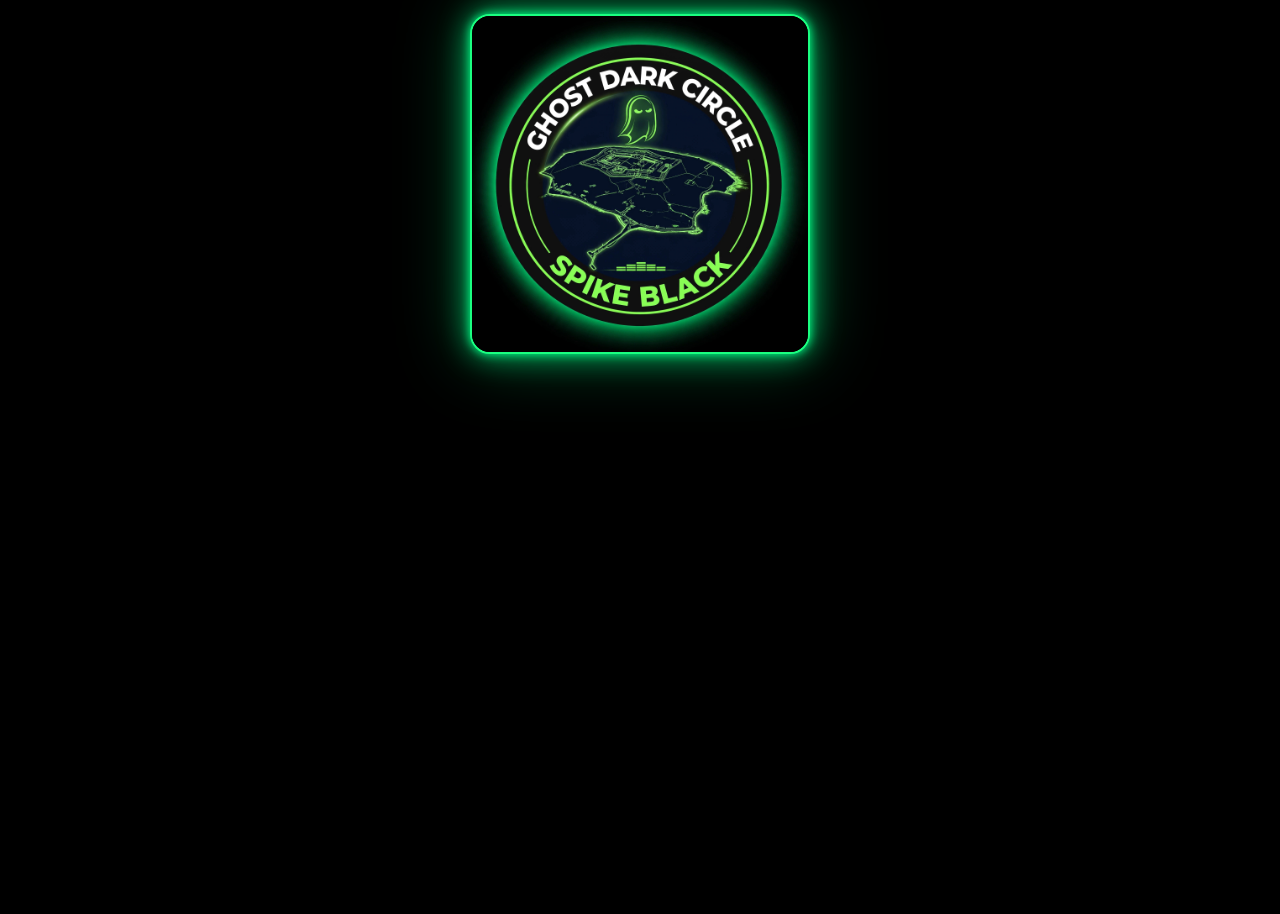
==== commit 96a76d72: "Actualizar index.html" ====
--- a/Nuyoo/index.html
+++ b/Nuyoo/index.html
@@ -26,14 +26,14 @@
 .playlist.goL{animation:L.32s ease}
 .playlist.goR{animation:R.32s ease}
 .ctrl{max-width:360px;margin:18px auto 0;display:flex;justify-content:space-between;align-items:center;padding:0 20px}
-.ctrl button{background:none;border:none;color:#fff;font-size:20px}
+.ctrl button{background:none;border:none;color:#fff;font-size:20px;cursor:pointer}
 .btn-heart svg{width:22px;height:22px;stroke:#fff;fill:none;stroke-width:1.6}
 .btn-small{opacity:.7}
 .play{width:62px;height:62px;background:#00ff88!important;border-radius:50%;display:flex;align-items:center;justify-content:center;box-shadow:0 0 18px #00ff88,0 0 35px rgba(0,255,136,.8);border:none;flex-shrink:0}
 #ico{width:26px;height:26px;display:block}
 .barW{max-width:360px;margin:22px auto 0;padding:0 20px}
 .bar{height:4px;background:#222;border-radius:10px;position:relative;cursor:pointer}
-.fill{height:100%;background:#00ff88;width:12%;border-radius:10px;box-shadow:0 0 6px #00ff88}
+.fill{height:100%;background:#00ff88;width:0%;border-radius:10px;box-shadow:0 0 6px #00ff88}
 .time{display:flex;justify-content:space-between;margin-top:6px;font-size:10px;color:#666}
 .time b{color:#00ff88;font-weight:400}
 .actions{max-width:360px;margin:22px auto 0;display:flex;justify-content:space-between;padding:0 24px}
@@ -54,49 +54,6 @@
 </style>
 </head>
 <body>
-<audio id="rola" preload="auto"></audio>
-<div class="cover"><img src="nuyoo.gif" onerror="this.src='https://i.imgur.com/8Km9tLL.png'"></div>
-<div class="tt" id="ttContainer">
-<h1 id="songTitle">Nuyoo</h1>
-<p id="songArtist">Spike Black</p>
-<span id="songInfo">Nuyoo • Single • 2:45 • 18 OCT 2024</span>
-</div>
-<div class="ctrl">
-<button class="btn-small" id="backBtn">≪</button>
-<button class="btn-heart"><svg viewBox="0 0 24 24"><path d="M12 19l-1.4-1.3C6 14.2 2.5 11.3 2.5 7.7A4 4 0 0 1 6.5 3.6c1.5 0 2.9.9 3.9 2 1-1.1 2.4-2 3.9-2a4 4 0 0 1 4 4.1c0 3.6-3.5 6.5-8 10L12 19z"/></svg></button>
-<button class="play" id="playBtn"><svg id="ico" viewBox="0 0 24 24"><path d="M9 5.5 L19 12 L9 18.5 Z" fill="#000"/></svg></button>
-<button class="btn-small" id="nextBtn">≫</button>
-<button class="btn-small" style="font-size:18px">⇄</button>
-</div>
-<div class="barW">
-<div class="bar" id="bar"><div class="fill" id="fill"></div></div>
-<div class="time"><b id="cur">0:00</b><span id="dur">0:00</span></div>
-</div>
-<div class="actions">
-<div class="act"><svg viewBox="0 0 24 24"><path d="M12 5v14M5 12h14"/></svg>Add to Library</div>
-<div class="act"><svg viewBox="0 0 24 24"><path d="M12 4v12M12 16l-3-3M12 16l3-3M4 20h16"/></svg>Download</div>
-<div class="act"><svg viewBox="0 0 24 24"><path d="M12 15V3M8 7l4-4 4 4M4 13v6a2 2 0 0 0 2 2h12a2 2 0 0 0 2-2v-6"/></svg>Share</div>
-<div class="act"><svg viewBox="0 0 24 24"><circle cx="6" cy="12" r="1.2" fill="#888"/><circle cx="12" cy="12" r="1.2" fill="#888"/><circle cx="18" cy="12" r="1.2" fill="#888"/></svg>More</div>
-</div>
-<div class="playlist" id="playlistContainer">
-<div class="pl-title">PLAYLIST</div>
-<div id="songsContainer"></div>
-</div>
-<div class="lyrics">
-<div class="ly-head"><b>LYRICS</b><b>Show All</b></div>
-<p>Silent howl through the neon night — Mixed by BLACKLAB • Mastered at Neon Coast Studio<br>
-Ghost drifts where the signal dies —<br>
-Static whisper, cold and quiet —<br>
-I'm only here to say goodbye.</p>
-</div>
-<div class="nav">
-<div class="on">♥<br>Library</div><div>◎<br>Browse</div><div>◉<br>Radio</div><div>⌕<br>Search</div><div>▶<br>Listen Now</div>
-</div>
-<script>
-const rola=document.getElementById('rola'),playBtn=document.getElementById('playBtn'),backBtn=document.getElementById('backBtn'),nextBtn=document.getElementById('nextBtn'),ico=document.getElementById('ico'),fill=document.getElementById('fill'),bar=document.getElementById('bar'),cur=document.getElementById('cur'),dur=document.getElementById('dur'),songsContainer=document.getElementById('songsContainer'),songTitle=document.getElementById('songTitle'),songArtist=document.getElementById('songArtist'),songInfo=document.getElementById('songInfo'),ttContainer=document.getElementById('ttContainer'),playlistContainer=document.getElementById('playlistContainer');
-let sonando=false,current=0;
-let tracks=[
- {name:'Nuyoo',artist:'Spike Black',src:'nuyoo.mp3',info:'Nuyoo • Single • 2:45 • 18 OCT 2024'},
- {name:'Want You Bad',artist:'The Offspring',src:'The-Offspring-Want-You-Bad.mp3',info:'The Offspring • Single • 3:18 • 2000'}
-];
-function fmt(s){let m=Math.floor(s/60),sc=Math.floor(s%60);return m+<audio id="rola" preload="auto" playsinline></audio>
+<div class="cover"><img src="nuyoo.gif"></div>
+<div class="
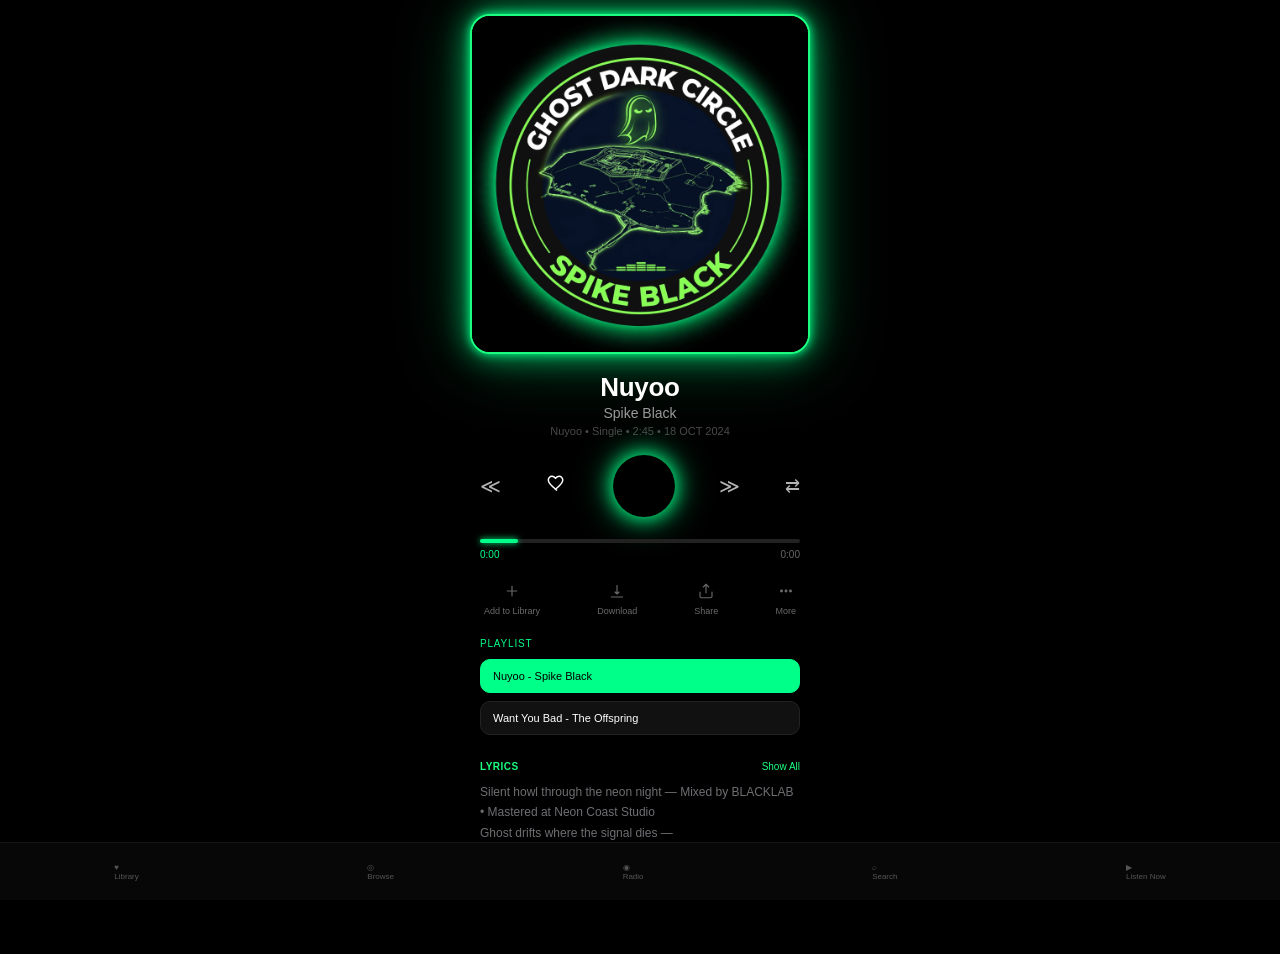
==== commit ea9bd592: "Actualizar index.html" ====
--- a/Nuyoo/index.html
+++ b/Nuyoo/index.html
@@ -25,35 +25,130 @@
 .tt.goR{animation:R.32s ease}
 .playlist.goL{animation:L.32s ease}
 .playlist.goR{animation:R.32s ease}
+
 .ctrl{max-width:360px;margin:18px auto 0;display:flex;justify-content:space-between;align-items:center;padding:0 20px}
-.ctrl button{background:none;border:none;color:#fff;font-size:20px;cursor:pointer}
+.ctrl button{background:none;border:none;color:#fff;font-size:20px}
 .btn-heart svg{width:22px;height:22px;stroke:#fff;fill:none;stroke-width:1.6}
 .btn-small{opacity:.7}
-.play{width:62px;height:62px;background:#00ff88!important;border-radius:50%;display:flex;align-items:center;justify-content:center;box-shadow:0 0 18px #00ff88,0 0 35px rgba(0,255,136,.8);border:none;flex-shrink:0}
-#ico{width:26px;height:26px;display:block}
+.play{width:62px;height:62px;background:#00ff88;border-radius:50%;display:flex;align-items:center;justify-content:center;box-shadow:0 0 18px #00ff88,0 0 35px rgba(0,255,136,.8);border:none}
+
 .barW{max-width:360px;margin:22px auto 0;padding:0 20px}
 .bar{height:4px;background:#222;border-radius:10px;position:relative;cursor:pointer}
-.fill{height:100%;background:#00ff88;width:0%;border-radius:10px;box-shadow:0 0 6px #00ff88}
+.fill{height:100%;background:#00ff88;width:12%;border-radius:10px;box-shadow:0 0 6px #00ff88}
 .time{display:flex;justify-content:space-between;margin-top:6px;font-size:10px;color:#666}
 .time b{color:#00ff88;font-weight:400}
+
 .actions{max-width:360px;margin:22px auto 0;display:flex;justify-content:space-between;padding:0 24px}
 .act{display:flex;flex-direction:column;align-items:center;gap:6px;color:#6b6b6b;font-size:9px}
 .act svg{width:18px;height:18px;stroke:#6b6b6b;fill:none;stroke-width:1.5}
+
 .lyrics{max-width:360px;margin:26px auto 0;padding:0 20px}
 .ly-head{display:flex;justify-content:space-between;font-size:10px;margin-bottom:10px}
 .ly-head b:first-child{color:#1aff80;letter-spacing:.5px}
 .ly-head b:last-child{color:#1aff80;font-weight:400}
 .lyrics p{font-size:12px;line-height:1.7;color:#6e6e73}
+
 .playlist{max-width:360px;margin:22px auto 0;padding:0 20px}
 .pl-title{font-size:10px;color:#00ff88;letter-spacing:.8px;margin-bottom:10px}
 .song{padding:10px 12px;border-radius:10px;background:#111;border:1px solid #222;display:flex;justify-content:space-between;font-size:11px;margin-bottom:8px;cursor:pointer;color:#fff}
 .song.active{background:#00ff88;color:#000;border-color:#00ff88}
+
 .nav{position:fixed;bottom:0;left:0;right:0;height:58px;background:#070707;border-top:1px solid #151515;display:flex;justify-content:space-around;align-items:center;font-size:8px;color:#555}
 .nav div{display:flex;flex-direction:column;align-items:center;gap:3px}
 .nav.on{color:#1aff80}
 </style>
 </head>
 <body>
-<audio id="rola" preload="auto" playsinline></audio>
-<div class="cover"><img src="nuyoo.gif"></div>
-<div class="+
+<audio id="rola" preload="auto"></audio>
+
+<!-- LOGO FIJO COMO TU FOTO -->
+<div class="cover"><img src="nuyoo.gif" onerror="this.src='https://i.imgur.com/8Km9tLL.png'"></div>
+
+<div class="tt" id="ttContainer">
+<h1 id="songTitle">Nuyoo</h1>
+<p id="songArtist">Spike Black</p>
+<span id="songInfo">Nuyoo • Single • 2:45 • 18 OCT 2024</span>
+</div>
+
+<div class="ctrl">
+<button class="btn-small" id="backBtn">≪</button>
+<button class="btn-heart"><svg viewBox="0 0 24 24"><path d="M12 19l-1.4-1.3C6 14.2 2.5 11.3 2.5 7.7A4 4 0 0 1 6.5 3.6c1.5 0 2.9.9 3.9 2 1-1.1 2.4-2 3.9-2a4 4 0 0 1 4 4.1c0 3.6-3.5 6.5-8 10L12 19z"/></svg></button>
+<button class="play" id="playBtn"><svg id="ico" width="26" height="26" viewBox="0 0 24 24"><path id="icoPath" fill="#000" d="M8 5.8v12.4L19 12z"/></svg></button>
+<button class="btn-small" id="nextBtn">≫</button>
+<button class="btn-small" style="font-size:18px">⇄</button>
+</div>
+
+<div class="barW">
+<div class="bar" id="bar"><div class="fill" id="fill"></div></div>
+<div class="time"><b id="cur">0:00</b><span id="dur">0:00</span></div>
+</div>
+
+<div class="actions">
+<div class="act"><svg viewBox="0 0 24 24"><path d="M12 5v14M5 12h14"/></svg>Add to Library</div>
+<div class="act"><svg viewBox="0 0 24 24"><path d="M12 4v12M12 16l-3-3M12 16l3-3M4 20h16"/></svg>Download</div>
+<div class="act"><svg viewBox="0 0 24 24"><path d="M12 15V3M8 7l4-4 4 4M4 13v6a2 2 0 0 0 2 2h12a2 2 0 0 0 2-2v-6"/></svg>Share</div>
+<div class="act"><svg viewBox="0 0 24 24"><circle cx="6" cy="12" r="1.2" fill="#888"/><circle cx="12" cy="12" r="1.2" fill="#888"/><circle cx="18" cy="12" r="1.2" fill="#888"/></svg>More</div>
+</div>
+
+<div class="playlist" id="playlistContainer">
+<div class="pl-title">PLAYLIST</div>
+<div id="songsContainer"></div>
+</div>
+
+<div class="lyrics">
+<div class="ly-head"><b>LYRICS</b><b>Show All</b></div>
+<p>Silent howl through the neon night — Mixed by BLACKLAB • Mastered at Neon Coast Studio<br>
+Ghost drifts where the signal dies —<br>
+Static whisper, cold and quiet —<br>
+I'm only here to say goodbye.</p>
+</div>
+
+<div class="nav">
+<div class="on">♥<br>Library</div><div>◎<br>Browse</div><div>◉<br>Radio</div><div>⌕<br>Search</div><div>▶<br>Listen Now</div>
+</div>
+
+<script>
+const rola=document.getElementById('rola'),playBtn=document.getElementById('playBtn'),backBtn=document.getElementById('backBtn'),nextBtn=document.getElementById('nextBtn'),ico=document.getElementById('ico'),fill=document.getElementById('fill'),bar=document.getElementById('bar'),cur=document.getElementById('cur'),dur=document.getElementById('dur'),songsContainer=document.getElementById('songsContainer'),songTitle=document.getElementById('songTitle'),songArtist=document.getElementById('songArtist'),songInfo=document.getElementById('songInfo'),ttContainer=document.getElementById('ttContainer'),playlistContainer=document.getElementById('playlistContainer');
+let sonando=false,current=0;
+let tracks=[
+ {name:'Nuyoo',artist:'Spike Black',src:'nuyoo.mp3',info:'Nuyoo • Single • 2:45 • 18 OCT 2024'},
+ {name:'Want You Bad',artist:'The Offspring',src:'The-Offspring-Want-You-Bad.mp3',info:'The Offspring • Single • 3:18 • 2000'}
+];
+function fmt(s){let m=Math.floor(s/60),sc=Math.floor(s%60);return m+':'+(sc<10?'0'+sc:sc)}
+function updateList(){
+ songsContainer.innerHTML='';
+ tracks.forEach((t,i)=>{
+  const d=document.createElement('div');
+  d.className='song'+(i===current?' active':'');
+  d.textContent=t.name+' - '+t.artist;
+  d.onclick=()=>load(i,i>current?'next':'prev');
+  songsContainer.appendChild(d);
+  d.className='song'+(i===current?' active':'');
+ });
+}
+function anim(dir){
+ ttContainer.classList.remove('goL','goR');playlistContainer.classList.remove('goL','goR');
+ void ttContainer.offsetWidth;
+ ttContainer.classList.add(dir==='next'?'goL':'goR');
+ playlistContainer.classList.add(dir==='next'?'goL':'goR');
+}
+function load(i,dir='next'){
+ current=i;const t=tracks[i];
+ songTitle.textContent=t.name;songArtist.textContent=t.artist;songInfo.textContent=t.info;
+ anim(dir);updateList();rola.src=t.src;rola.load();if(sonando) rola.play().catch(()=>{});
+}
+playBtn.onclick=()=>{
+ if(!sonando){
+  rola.play().then(()=>{sonando=true;ico.innerHTML='<rect x="6" y="5" width="4" height="14" rx="1" fill="#000"/><rect x="14" y="5" width="4" height="14" rx="1" fill="#000"/>';}).catch(()=>alert('No se encontró '+tracks[current].src));
+ }else{rola.pause();sonando=false;ico.innerHTML='<path fill="#000" d="M8 5.8v12.4L19 12z"/>';}
+};
+backBtn.onclick=()=>load((current-1+tracks.length)%tracks.length,'prev');
+nextBtn.onclick=()=>load((current+1)%tracks.length,'next');
+bar.onclick=e=>{const r=bar.getBoundingClientRect();if(rola.duration) rola.currentTime=((e.clientX-r.left)/r.width)*rola.duration;};
+rola.addEventListener('timeupdate',()=>{if(rola.duration){fill.style.width=(rola.currentTime/rola.duration*100)+'%';cur.textContent=fmt(rola.currentTime);dur.textContent=fmt(rola.duration);}});
+rola.addEventListener('ended',()=>nextBtn.click());
+rola.src=tracks[0].src;updateList();
+</script>
+</body>
+</html>
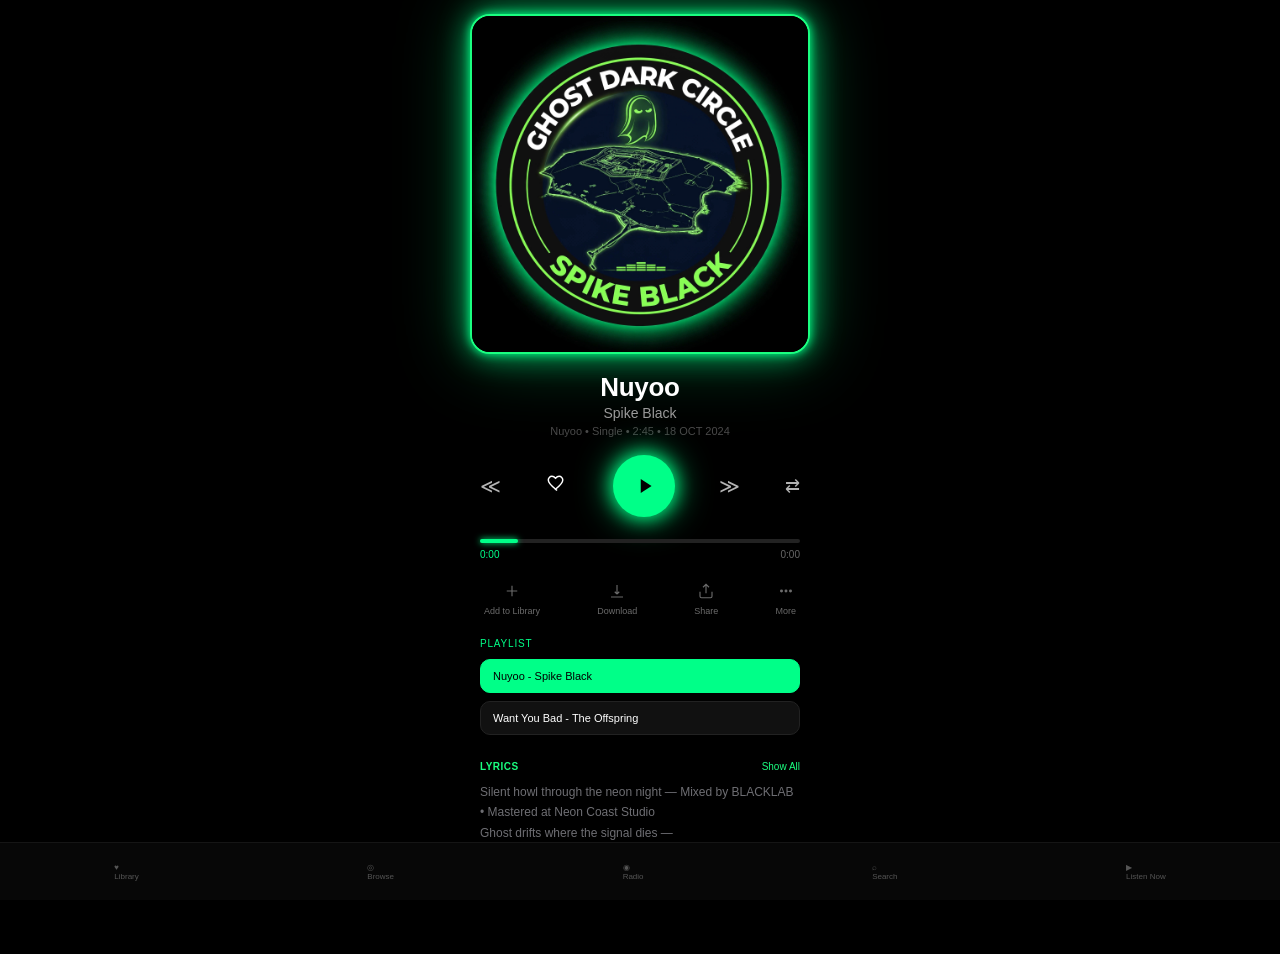
==== commit 66a1f39e: "Actualizar index.html" ====
--- a/Nuyoo/index.html
+++ b/Nuyoo/index.html
@@ -25,77 +25,63 @@
 .tt.goR{animation:R.32s ease}
 .playlist.goL{animation:L.32s ease}
 .playlist.goR{animation:R.32s ease}
-
 .ctrl{max-width:360px;margin:18px auto 0;display:flex;justify-content:space-between;align-items:center;padding:0 20px}
 .ctrl button{background:none;border:none;color:#fff;font-size:20px}
 .btn-heart svg{width:22px;height:22px;stroke:#fff;fill:none;stroke-width:1.6}
 .btn-small{opacity:.7}
-.play{width:62px;height:62px;background:#00ff88;border-radius:50%;display:flex;align-items:center;justify-content:center;box-shadow:0 0 18px #00ff88,0 0 35px rgba(0,255,136,.8);border:none}
-
+.play{width:62px;height:62px;background:#00ff88!important;border-radius:50%;display:flex;align-items:center;justify-content:center;box-shadow:0 0 18px #00ff88,0 0 35px rgba(0,255,136,.8);border:none;flex-shrink:0}
+#ico{width:26px;height:26px;display:block}
 .barW{max-width:360px;margin:22px auto 0;padding:0 20px}
 .bar{height:4px;background:#222;border-radius:10px;position:relative;cursor:pointer}
 .fill{height:100%;background:#00ff88;width:12%;border-radius:10px;box-shadow:0 0 6px #00ff88}
 .time{display:flex;justify-content:space-between;margin-top:6px;font-size:10px;color:#666}
 .time b{color:#00ff88;font-weight:400}
-
 .actions{max-width:360px;margin:22px auto 0;display:flex;justify-content:space-between;padding:0 24px}
 .act{display:flex;flex-direction:column;align-items:center;gap:6px;color:#6b6b6b;font-size:9px}
 .act svg{width:18px;height:18px;stroke:#6b6b6b;fill:none;stroke-width:1.5}
-
 .lyrics{max-width:360px;margin:26px auto 0;padding:0 20px}
 .ly-head{display:flex;justify-content:space-between;font-size:10px;margin-bottom:10px}
 .ly-head b:first-child{color:#1aff80;letter-spacing:.5px}
 .ly-head b:last-child{color:#1aff80;font-weight:400}
 .lyrics p{font-size:12px;line-height:1.7;color:#6e6e73}
-
 .playlist{max-width:360px;margin:22px auto 0;padding:0 20px}
 .pl-title{font-size:10px;color:#00ff88;letter-spacing:.8px;margin-bottom:10px}
 .song{padding:10px 12px;border-radius:10px;background:#111;border:1px solid #222;display:flex;justify-content:space-between;font-size:11px;margin-bottom:8px;cursor:pointer;color:#fff}
 .song.active{background:#00ff88;color:#000;border-color:#00ff88}
-
 .nav{position:fixed;bottom:0;left:0;right:0;height:58px;background:#070707;border-top:1px solid #151515;display:flex;justify-content:space-around;align-items:center;font-size:8px;color:#555}
 .nav div{display:flex;flex-direction:column;align-items:center;gap:3px}
 .nav.on{color:#1aff80}
 </style>
 </head>
 <body>
-
 <audio id="rola" preload="auto"></audio>
-
-<!-- LOGO FIJO COMO TU FOTO -->
 <div class="cover"><img src="nuyoo.gif" onerror="this.src='https://i.imgur.com/8Km9tLL.png'"></div>
-
 <div class="tt" id="ttContainer">
 <h1 id="songTitle">Nuyoo</h1>
 <p id="songArtist">Spike Black</p>
 <span id="songInfo">Nuyoo • Single • 2:45 • 18 OCT 2024</span>
 </div>
-
 <div class="ctrl">
 <button class="btn-small" id="backBtn">≪</button>
 <button class="btn-heart"><svg viewBox="0 0 24 24"><path d="M12 19l-1.4-1.3C6 14.2 2.5 11.3 2.5 7.7A4 4 0 0 1 6.5 3.6c1.5 0 2.9.9 3.9 2 1-1.1 2.4-2 3.9-2a4 4 0 0 1 4 4.1c0 3.6-3.5 6.5-8 10L12 19z"/></svg></button>
-<button class="play" id="playBtn"><svg id="ico" width="26" height="26" viewBox="0 0 24 24"><path id="icoPath" fill="#000" d="M8 5.8v12.4L19 12z"/></svg></button>
+<button class="play" id="playBtn"><svg id="ico" viewBox="0 0 24 24"><path d="M9 5.5 L19 12 L9 18.5 Z" fill="#000"/></svg></button>
 <button class="btn-small" id="nextBtn">≫</button>
 <button class="btn-small" style="font-size:18px">⇄</button>
 </div>
-
 <div class="barW">
 <div class="bar" id="bar"><div class="fill" id="fill"></div></div>
 <div class="time"><b id="cur">0:00</b><span id="dur">0:00</span></div>
 </div>
-
 <div class="actions">
 <div class="act"><svg viewBox="0 0 24 24"><path d="M12 5v14M5 12h14"/></svg>Add to Library</div>
 <div class="act"><svg viewBox="0 0 24 24"><path d="M12 4v12M12 16l-3-3M12 16l3-3M4 20h16"/></svg>Download</div>
 <div class="act"><svg viewBox="0 0 24 24"><path d="M12 15V3M8 7l4-4 4 4M4 13v6a2 2 0 0 0 2 2h12a2 2 0 0 0 2-2v-6"/></svg>Share</div>
 <div class="act"><svg viewBox="0 0 24 24"><circle cx="6" cy="12" r="1.2" fill="#888"/><circle cx="12" cy="12" r="1.2" fill="#888"/><circle cx="18" cy="12" r="1.2" fill="#888"/></svg>More</div>
 </div>
-
 <div class="playlist" id="playlistContainer">
 <div class="pl-title">PLAYLIST</div>
 <div id="songsContainer"></div>
 </div>
-
 <div class="lyrics">
 <div class="ly-head"><b>LYRICS</b><b>Show All</b></div>
 <p>Silent howl through the neon night — Mixed by BLACKLAB • Mastered at Neon Coast Studio<br>
@@ -103,11 +89,9 @@
 Static whisper, cold and quiet —<br>
 I'm only here to say goodbye.</p>
 </div>
-
 <div class="nav">
 <div class="on">♥<br>Library</div><div>◎<br>Browse</div><div>◉<br>Radio</div><div>⌕<br>Search</div><div>▶<br>Listen Now</div>
 </div>
-
 <script>
 const rola=document.getElementById('rola'),playBtn=document.getElementById('playBtn'),backBtn=document.getElementById('backBtn'),nextBtn=document.getElementById('nextBtn'),ico=document.getElementById('ico'),fill=document.getElementById('fill'),bar=document.getElementById('bar'),cur=document.getElementById('cur'),dur=document.getElementById('dur'),songsContainer=document.getElementById('songsContainer'),songTitle=document.getElementById('songTitle'),songArtist=document.getElementById('songArtist'),songInfo=document.getElementById('songInfo'),ttContainer=document.getElementById('ttContainer'),playlistContainer=document.getElementById('playlistContainer');
 let sonando=false,current=0;
@@ -124,7 +108,6 @@
   d.textContent=t.name+' - '+t.artist;
   d.onclick=()=>load(i,i>current?'next':'prev');
   songsContainer.appendChild(d);
-  d.className='song'+(i===current?' active':'');
  });
 }
 function anim(dir){
@@ -140,8 +123,15 @@
 }
 playBtn.onclick=()=>{
  if(!sonando){
-  rola.play().then(()=>{sonando=true;ico.innerHTML='<rect x="6" y="5" width="4" height="14" rx="1" fill="#000"/><rect x="14" y="5" width="4" height="14" rx="1" fill="#000"/>';}).catch(()=>alert('No se encontró '+tracks[current].src));
- }else{rola.pause();sonando=false;ico.innerHTML='<path fill="#000" d="M8 5.8v12.4L19 12z"/>';}
+  rola.play().then(()=>{
+    sonando=true;
+    ico.innerHTML='<rect x="7" y="5" width="4" height="14" rx="1.5" fill="#000"/><rect x="15" y="5" width="4" height="14" rx="1.5" fill="#000"/>';
+  }).catch(()=>alert('No se encontró '+tracks[current].src));
+ }else{
+  rola.pause();
+  sonando=false;
+  ico.innerHTML='<path d="M9 5.5 L19 12 L9 18.5 Z" fill="#000"/>';
+ }
 };
 backBtn.onclick=()=>load((current-1+tracks.length)%tracks.length,'prev');
 nextBtn.onclick=()=>load((current+1)%tracks.length,'next');
